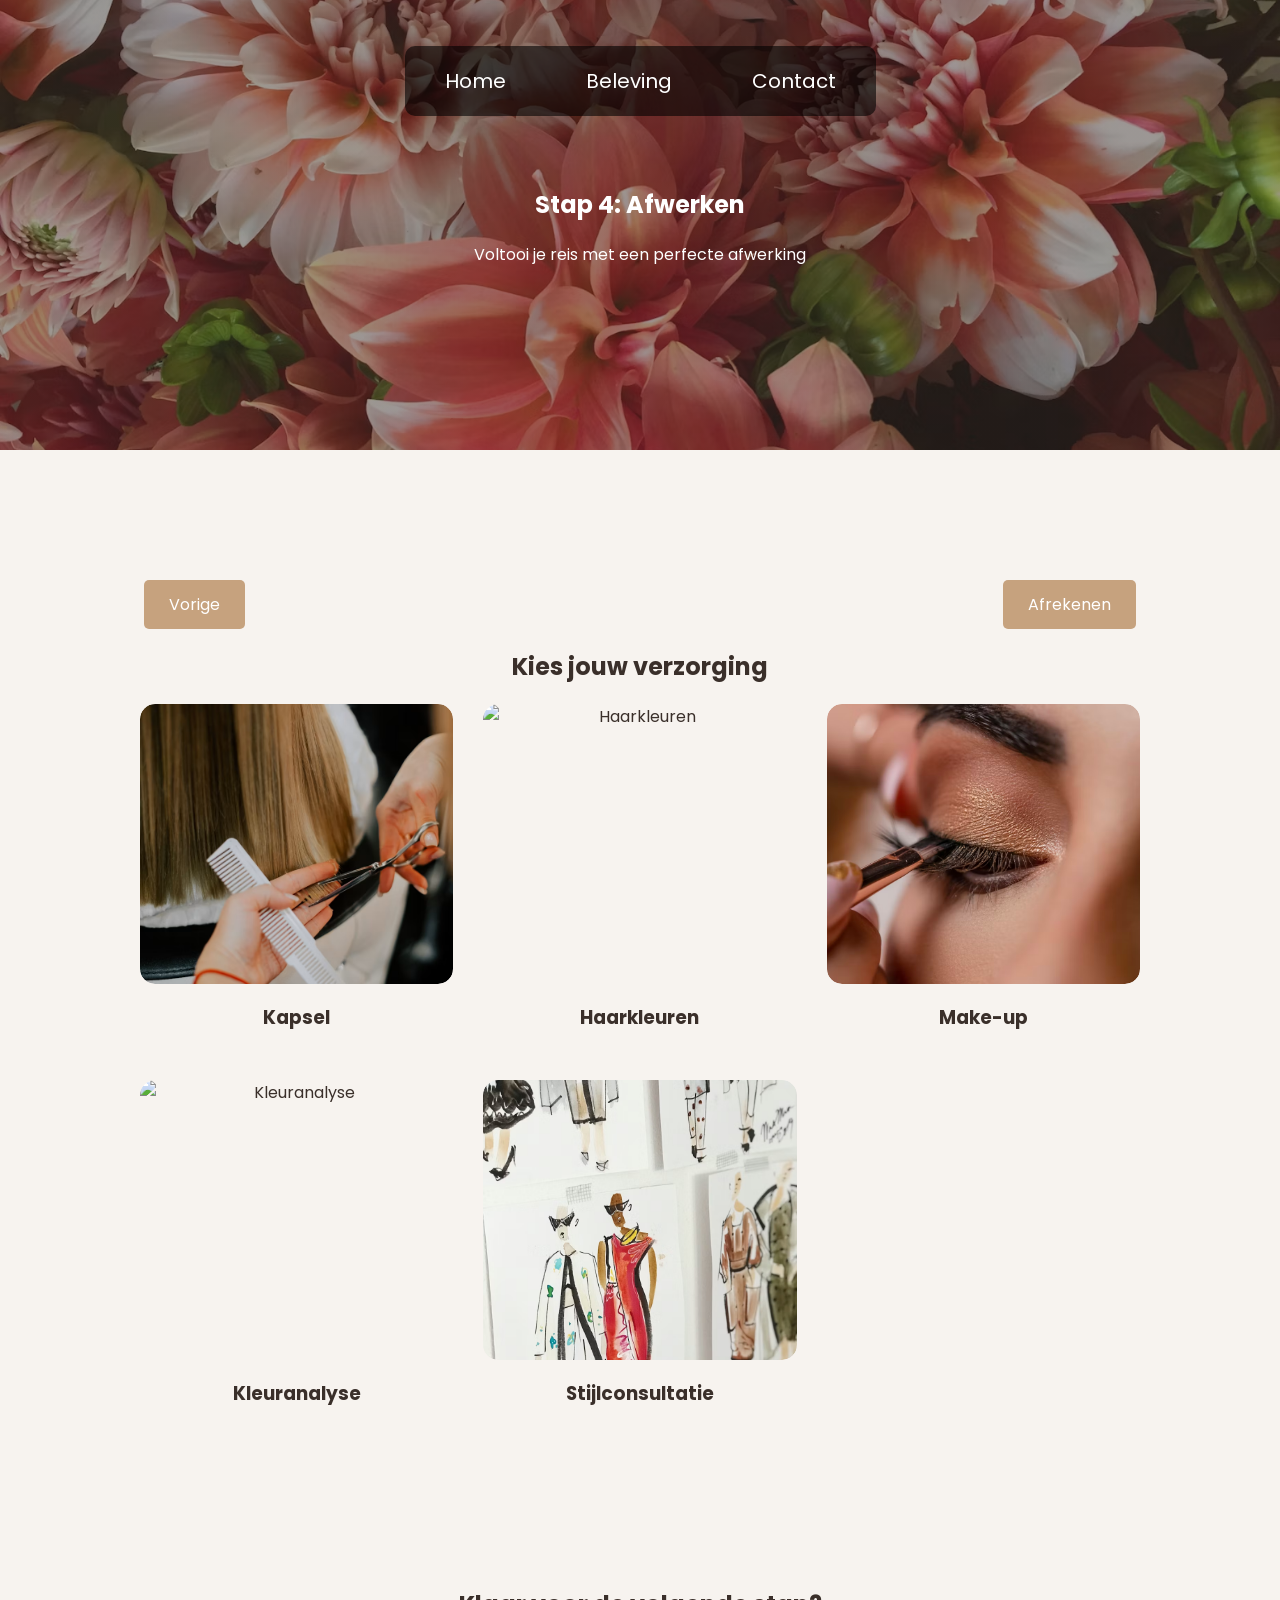
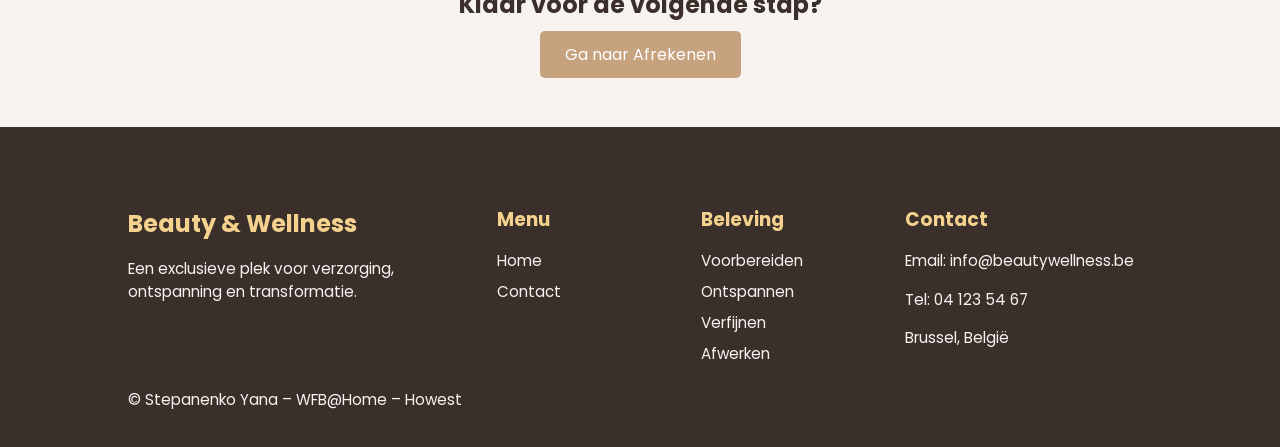
==== Jouw Beleving/Afwerken.html @ 9fd01b65 "First test commit" ====
<!DOCTYPE html>
<html lang="nl">
<head>
    <meta charset="UTF-8">
    <meta name="viewport" content="width=device-width, initial-scale=1.0">
    <title>Stap 4 - Afwerken</title>

    <link rel="Stylesheet afwerken" href="Voorbereiden.css">

    <link href="https://fonts.googleapis.com/css2?family=Playfair+Display:wght@500;700&family=Poppins:wght@300;400;500&display=swap" rel="stylesheet">
</head>
<body>

<!-- HERO -->
<section class="Afwerken-Header">



    <div class="Afwerken-Header-content">
        <h1>Stap 4: Afwerken</h1>
        <p>Voltooi je reis met een perfecte afwerking</p>
    </div>
     <nav>
        <ul class="menu">
            <li><a href="../index.html">Home</a></li>
             <li class="dropdownbeleving">
            <a href="#">Beleving</a>

            <ul class="submenu">
                <li><a href="Voorbereiden.html">Voorbereiden</a></li>
                <li><a href="Ontspannen.html">Ontspannen</a></li>
                <li><a href="Verfijnen.html">Verfijnen</a></li>
                <li><a href="Afwerken.html">Afwerken</a></li>
            </ul>
        </li>
            <li><a href="Contact.html">Contact</a></li>
            
        </ul>
        </nav>
</section>

<section class="Services">

    <section class="btn-navigatie">
    <a href="Verfijnen.html" class="btn" >Vorige</a>
    <a href="#" class="btn" >Afrekenen</a>
</section>
    <h2>Kies jouw verzorging</h2>

    <div class="Services-grid">

        <div class="service-foto">
            <input type="checkbox" id="Kapsel">

         <label for="Kapsel" class="service">
            <img src="images/Kapsel.jpg" alt="Kapsel">
            
            <div class="overlay">
            <h3>Kapsel</h3>
            <p>Speciale kapsel aangepast aan je gezicht.</p>
            <span>€45 - 45 min</span>
            </div>
        </label>
        <h3>Kapsel</h3>
        </div>

        <div class="service-foto">
            <input type="checkbox" id="Haarkleuren">

         <label for="Haarkleuren" class="service">
            <img src="images/Haarkleuren.jpg" alt="Haarkleuren">
            
            <div class="overlay">
            <h3>Haarkleuren</h3>
            <p>Professionele haarkleuring aangepast aan jouw wensen.</p>
            <span>€90 - 120 min</span>
            </div>
        </label>
        <h3>Haarkleuren</h3>
        </div>

        <div class="service-foto">
            <input type="checkbox" id="Make-up">

         <label for="Make-up" class="service">
            <img src="images/MakeUp.jpg" alt="Make-up">
            
            <div class="overlay">
            <h3>Make-up</h3>
            <p>Professionele make-up aangepast aan jouw wensen.</p>
            <span>€50 - 30 min</span>
            </div>
        </label>
        <h3>Make-up</h3>
        </div>

       <div class="service-foto">
            <input type="checkbox" id="Kleuranalyse">

         <label for="Kleuranalyse" class="service">
            <img src="images/Kleuranalyse.jpg" alt="Kleuranalyse">
            
            <div class="overlay">
            <h3>Kleuranalyse</h3>
            <p> Een persoonlijke kleuranalyse om jouw ideale kleuren te vinden.</p>
            <span>€25 - 30 min</span>
            </div>
        </label>
        <h3>Kleuranalyse</h3>
        </div>

       <div class="service-foto">
            <input type="checkbox" id="Stijlconsultatie">

         <label for="Stijlconsultatie" class="service">
            <img src="images/Stijlconsultatie.jpg" alt="Stijlconsultatie">
            
            <div class="overlay">
            <h3>Stijlconsultatie</h3>
            <p>Professionele stijlconsultatie.</p>
            <span>€70 - 60 min</span>
            </div>
        </label>
        <h3>Stijlconsultatie</h3>
        </div>

    </div>

</section>

<section class="next-step">
    <h2>Klaar voor de volgende stap?</h2>
    <a href="#" class="btn">Ga naar Afrekenen</a>
</section>

 <footer class="Footer">
        <div class="FooterContent">

            <div class="footer-brand">
                <h2>Beauty & Wellness</h2>
                <p>Een exclusieve plek voor verzorging, ontspanning en transformatie.</p>
            </div>

            <div class="FooterLinks">
                <h3>Menu</h3>
                <a href="index.html">Home</a>
                <a href="Jouw Beleving/Contact.html">Contact</a>
            </div>

            <div class="FooterLinks">
                <h3>Beleving</h3>
                <a href="Jouw Beleving/Voorbereiden.html">Voorbereiden</a>
                <a href="Jouw Beleving/Ontspannen.html">Ontspannen</a>
                <a href="Jouw Beleving/Verfijnen.html">Verfijnen</a>
                <a href="Jouw Beleving/Afwerken.html">Afwerken</a>
            </div>

            <div class="FooterContact">
                <h3>Contact</h3>
                <p>Email: info@beautywellness.be</p>
                <p>Tel: 04 123 54 67</p>
                <p>Brussel, België</p>
            </div>

        </div>

        <div class="FooterHowest">
            <p>© Stepanenko Yana – WFB@Home – Howest</p>
        </div>
    </footer>

</body>
</html>
---- Jouw Beleving/Voorbereiden.css ----
body {
    margin: 0;
    font-family: 'Poppins',sans-serif;
    background-color: #F7F3EF;
    color: #3A2F2A;
}

/*Headers*/

.Voorbereiden-Header {
    height: 50vh;
    background: linear-gradient(rgba(58,47,42,0.5), rgba(58,47,42,0.5)),
                url('images/VoorbereidenHeader.jpg') center/cover no-repeat;

    display: flex;
    align-items: center;
    justify-content: center;
    text-align: center;
    color: white;
}
.Verfijnen-Header {
    height: 50vh;
    background: linear-gradient(rgba(58,47,42,0.5), rgba(58,47,42,0.5)),
                url('images/VerfijnenHeader.jpg') center/cover no-repeat;

    display: flex;
    align-items: center;
    justify-content: center;
    text-align: center;
    color: white;
}
.Ontspannen-Header {
    height: 50vh;
    background: linear-gradient(rgba(58,47,42,0.5), rgba(58,47,42,0.5)),
                url('images/OntspannenHeader.jpg') center/cover no-repeat;

    display: flex;
    align-items: center;
    justify-content: center;
    text-align: center;
    color: white;
}

.Afwerken-Header {
    height: 50vh;
    background: linear-gradient(rgba(58,47,42,0.5), rgba(58,47,42,0.5)),
                url('images/AfwerkenHeader.jpg') center/cover no-repeat;

    display: flex;
    align-items: center;
    justify-content: center;
    text-align: center;
    color: white;
}

/*Services Sectie alle pagina's*/

.Services {
    padding: 80px 20px;
    text-align: center;
}

.Services-grid {
    display: grid;
    grid-template-columns: repeat(3, 1fr);
    gap: 30px;
    max-width: 1000px;
    margin: 0 auto;
}

.service img {
    width: 100%;
    height: 280px;
    object-fit: cover;
    border-radius: 15px;
    transition: transform 0.4s ease;
    display: block;
}

.service h3 {
    margin-top: 10px;
}

.next-step {
    text-align: center;
    padding: 60px;
}

.btn {
    background-color: #C6A27E;
    padding: 12px 25px;
    color: white;
    text-decoration: none;
    border-radius: 5px;
}

.btn-navigatie {
    width: 100%;
    display: flex;
    justify-content: space-between;
    align-items: center;
    padding: 0 10%;
    box-sizing: border-box;
    margin-top: 50px;
}



.overlay {
    position: absolute;
    top: 0;
    left: 0;
    width: 100%;
    height: 100%;
    background: rgba(58, 47, 42, 0.75);
    color: white;
    display: flex;
    flex-direction: column;
    justify-content: flex-start;
    align-items: center;
    opacity: 0;
    transition: opacity 0.4s ease;
    text-align: center;
    padding: 30px 20px;
    box-sizing: border-box;
    overflow-y: auto; /*scrollen binnen ontharing*/
}


.service:hover .overlay {
    opacity: 1;
}

.service-foto input {
    display: none;
}

.service {
    position: relative;
    display: block;
    overflow: hidden;
    border-radius: 15px;

}

/* Selectie + effect bij selectie*/
.service-foto input:checked + .service {
    border: 5px solid #e57608;
    box-shadow: 0 0 25px rgba(198,162,126,0.5);
    transform: scale(1.03);
}

.service:hover img {
    transform: scale(1.08);
}

.overlay h3 {
  
    margin-bottom: 5%;
    margin-top: 5%;
}

.overlay p {

    margin-bottom: 3%;
    margin-top: 3%;
}

.overlay span {

    font-weight: bold;
    color: #F5D18E;
}

.sub-services {
    margin-top: 5%;
    display: flex;
    flex-direction: column;
    gap: 10px;
}

/* Verbergen scrollbar binnen overlay onrharing */
.overlay::-webkit-scrollbar {
    display: none;
}

/*Subservices binnen ontharing*/
.sub-services label {
    background: rgba(255,255,255,0.15);
    font-size: 1rem;
    padding: 8px 12px;
    border-radius: 10px;

}

.sub-services label:hover {
    background: rgba(255,255,255,0.3);
}
/*Afstand tussen checkboxen en tekst binnen subservices*/
.sub-services input {
    margin-right: 10px;
}

/* Menu horizontaal zetten */
.menu {
    list-style: none; /* Verwijder standaard lijststijl */
    display: flex;/* Gebruik flexbox voor horizontale uitlijning */
    justify-content: center; /* Centreer de menu-items */
    gap: 80px; /* Ruimte tussen menu-items */
    padding: 20px 40px;
    background-color: rgba(0, 0, 0, 0.592);
    border-radius: 10px;
}


/* Links stijl*/
.menu a {
    color: white;
        font-size: 1.25rem;
    text-decoration: none;
} 

/* Hover effect */
.menu a:hover {
    color: #ff9500;
}

/* Navigatiebalk */


/* Positionering navigatiebalk */
nav {

    padding: 10px 0;   
    position: absolute; /* Absolute positionering voor bovenaan de pagina */
    top: 20px;
    width: 100%;
    display: flex; /* Flexbox gebruiken voor centreren */
    justify-content: center;
    z-index: 1000; /* Zorgt ervoor dat de navigatie boven andere elementen ligt */
}

/* Toon dropdown bij hover */
.dropdownbeleving:hover .submenu {
    display: block;
}

/* Positionering submenu*/
.dropdownbeleving {
    position: relative;
}

.submenu {
    display: none; /* Verberg het submenu standaard */
    position: absolute;
    background-color: rgba(0, 0, 0, 0.592);
    list-style: none; 
    padding: 10px 0; /* Padding binnen het submenu */
    min-width: 180px; /* Minimum breedte van het submenu */
    border-radius: 10px;
}



.submenu a {
    color: white;
    text-decoration: none;
    display: block;
    text-align: left;
    padding-left: 10px;
}

/* Hover effect submenu*/
.submenu a:hover {
    color: #d4b483;
}

/*Footer*/
.Footer {
    background-color: #3A2F2A;
    color: white;
    padding: 60px 10% 20px;
}

.FooterContent {
    display: grid;
    grid-template-columns: 2fr 1fr 1fr 1.5fr; /* Verdeling kolommen met fr-eenheden 1fr = 1 kolom */
    gap: 40px;
}

.FooterContent h2{
    color: #F5D18E;
    margin-bottom: 15px;
}

.Footer h3 {
    color: #F5D18E;
    margin-bottom: 15px;
}

.Footer p{
    color: #F7F3EF;
    font-size: 0.95rem;
}
.Footer a {
    color: #F7F3EF;
    font-size: 0.95rem;
    display: block;
    text-decoration: none;
    margin-bottom: 8px;
}

/* Hover effect footer enkel voor de elementen met links*/
.Footer a:hover {
    color: #C6A27E;
}

.FooterAllRightsReserved {
    border-top: 1px solid rgba(255,255,255,0.2);
    margin-top: 40px;
    padding-top: 20px;
    text-align: center;
}
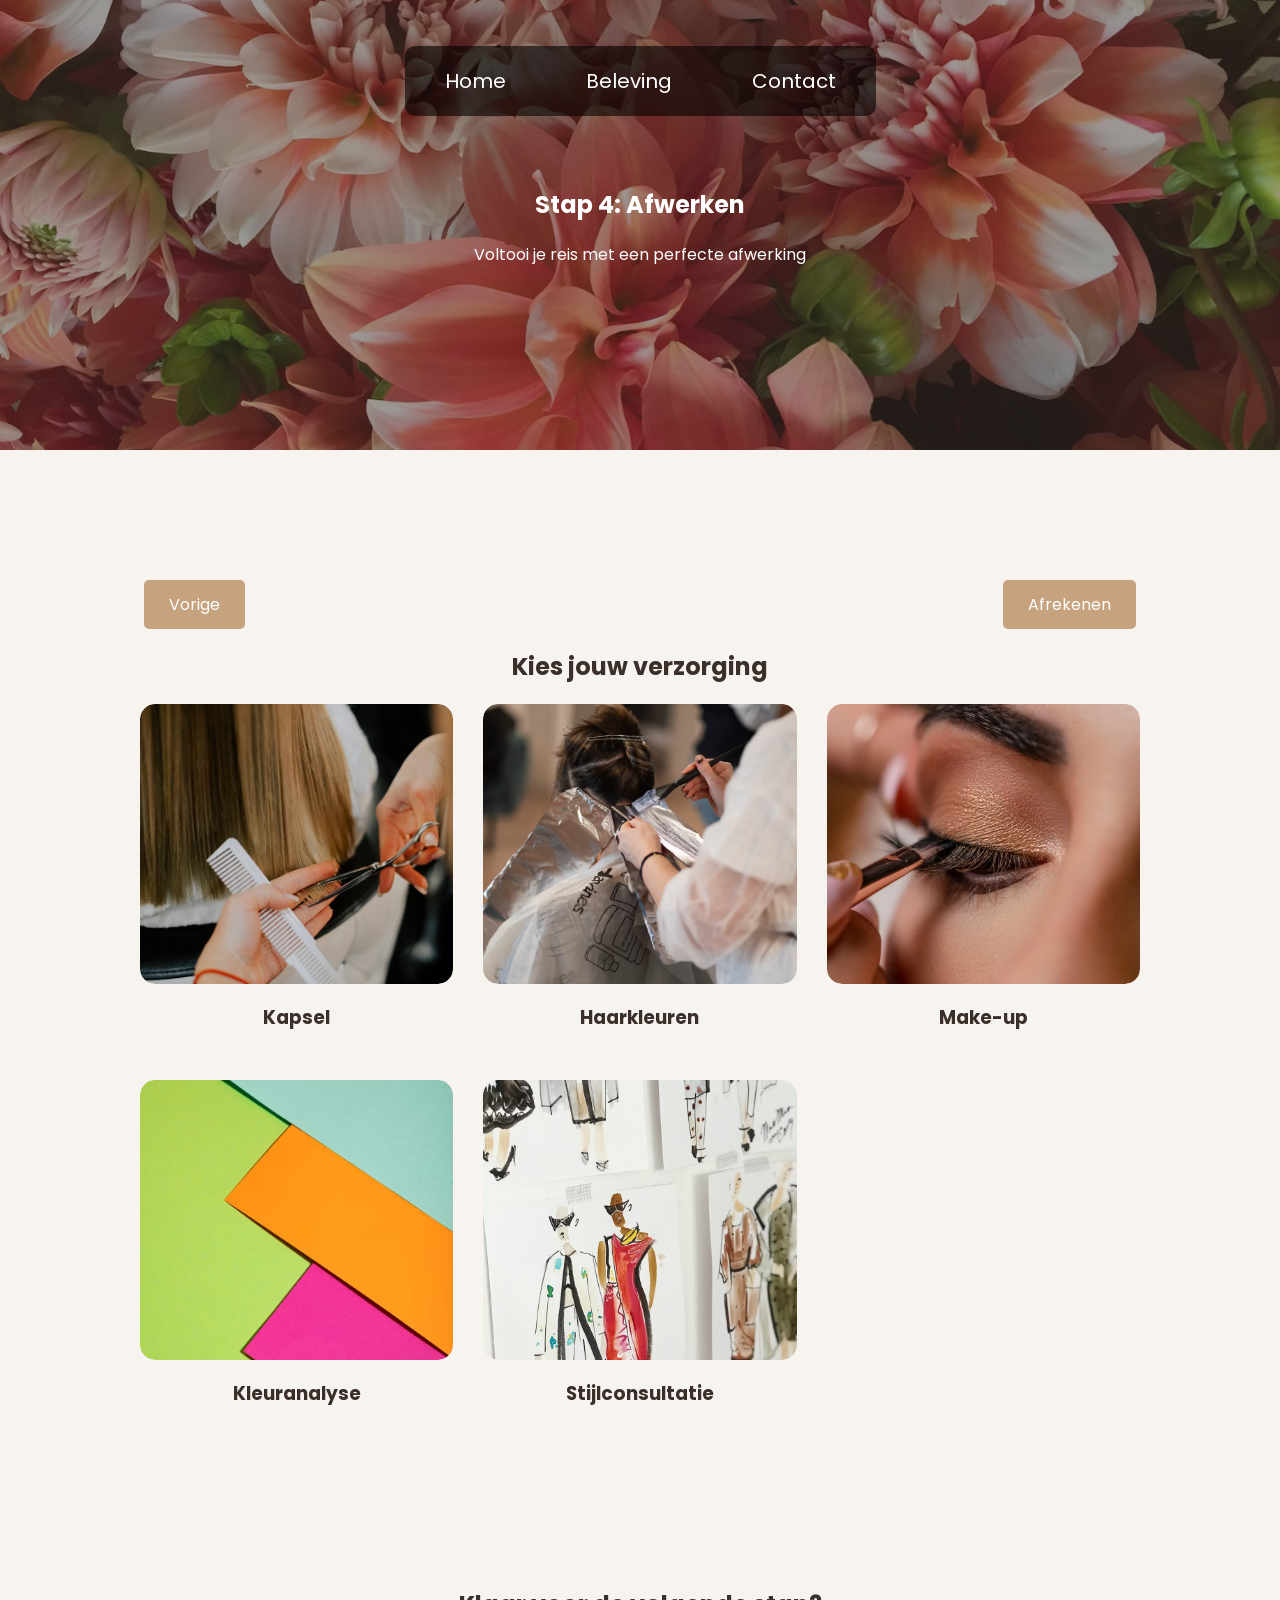
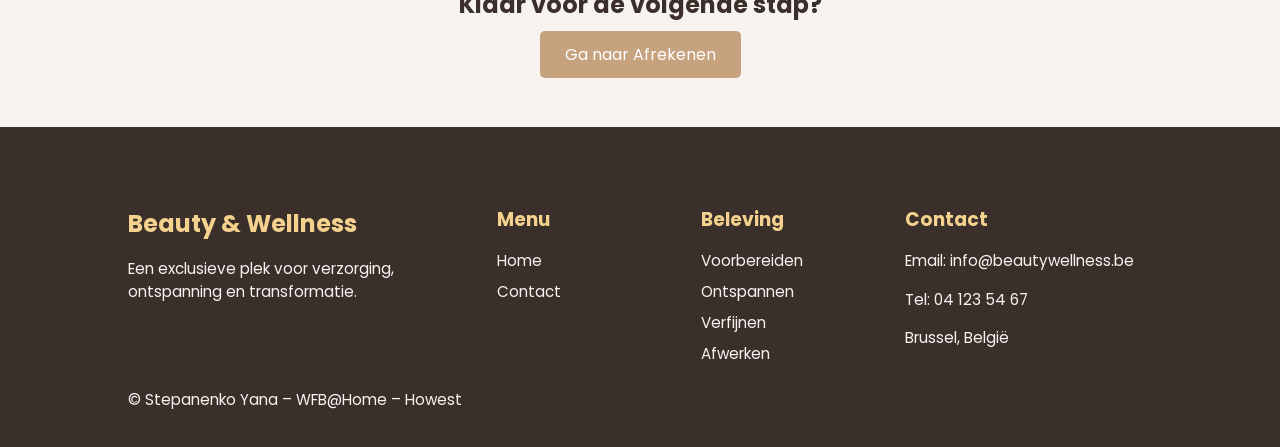
==== commit 78bcfa44: "Links JPG Afwerken page" ====
--- a/Jouw Beleving/Afwerken.html
+++ b/Jouw Beleving/Afwerken.html
@@ -68,7 +68,7 @@
             <input type="checkbox" id="Haarkleuren">
 
          <label for="Haarkleuren" class="service">
-            <img src="images/Haarkleuren.jpg" alt="Haarkleuren">
+            <img src="images/HaarKleuren.jpg" alt="Haarkleuren">
             
             <div class="overlay">
             <h3>Haarkleuren</h3>
@@ -98,7 +98,7 @@
             <input type="checkbox" id="Kleuranalyse">
 
          <label for="Kleuranalyse" class="service">
-            <img src="images/Kleuranalyse.jpg" alt="Kleuranalyse">
+            <img src="images/KleurAnalyse.jpg" alt="Kleuranalyse">
             
             <div class="overlay">
             <h3>Kleuranalyse</h3>
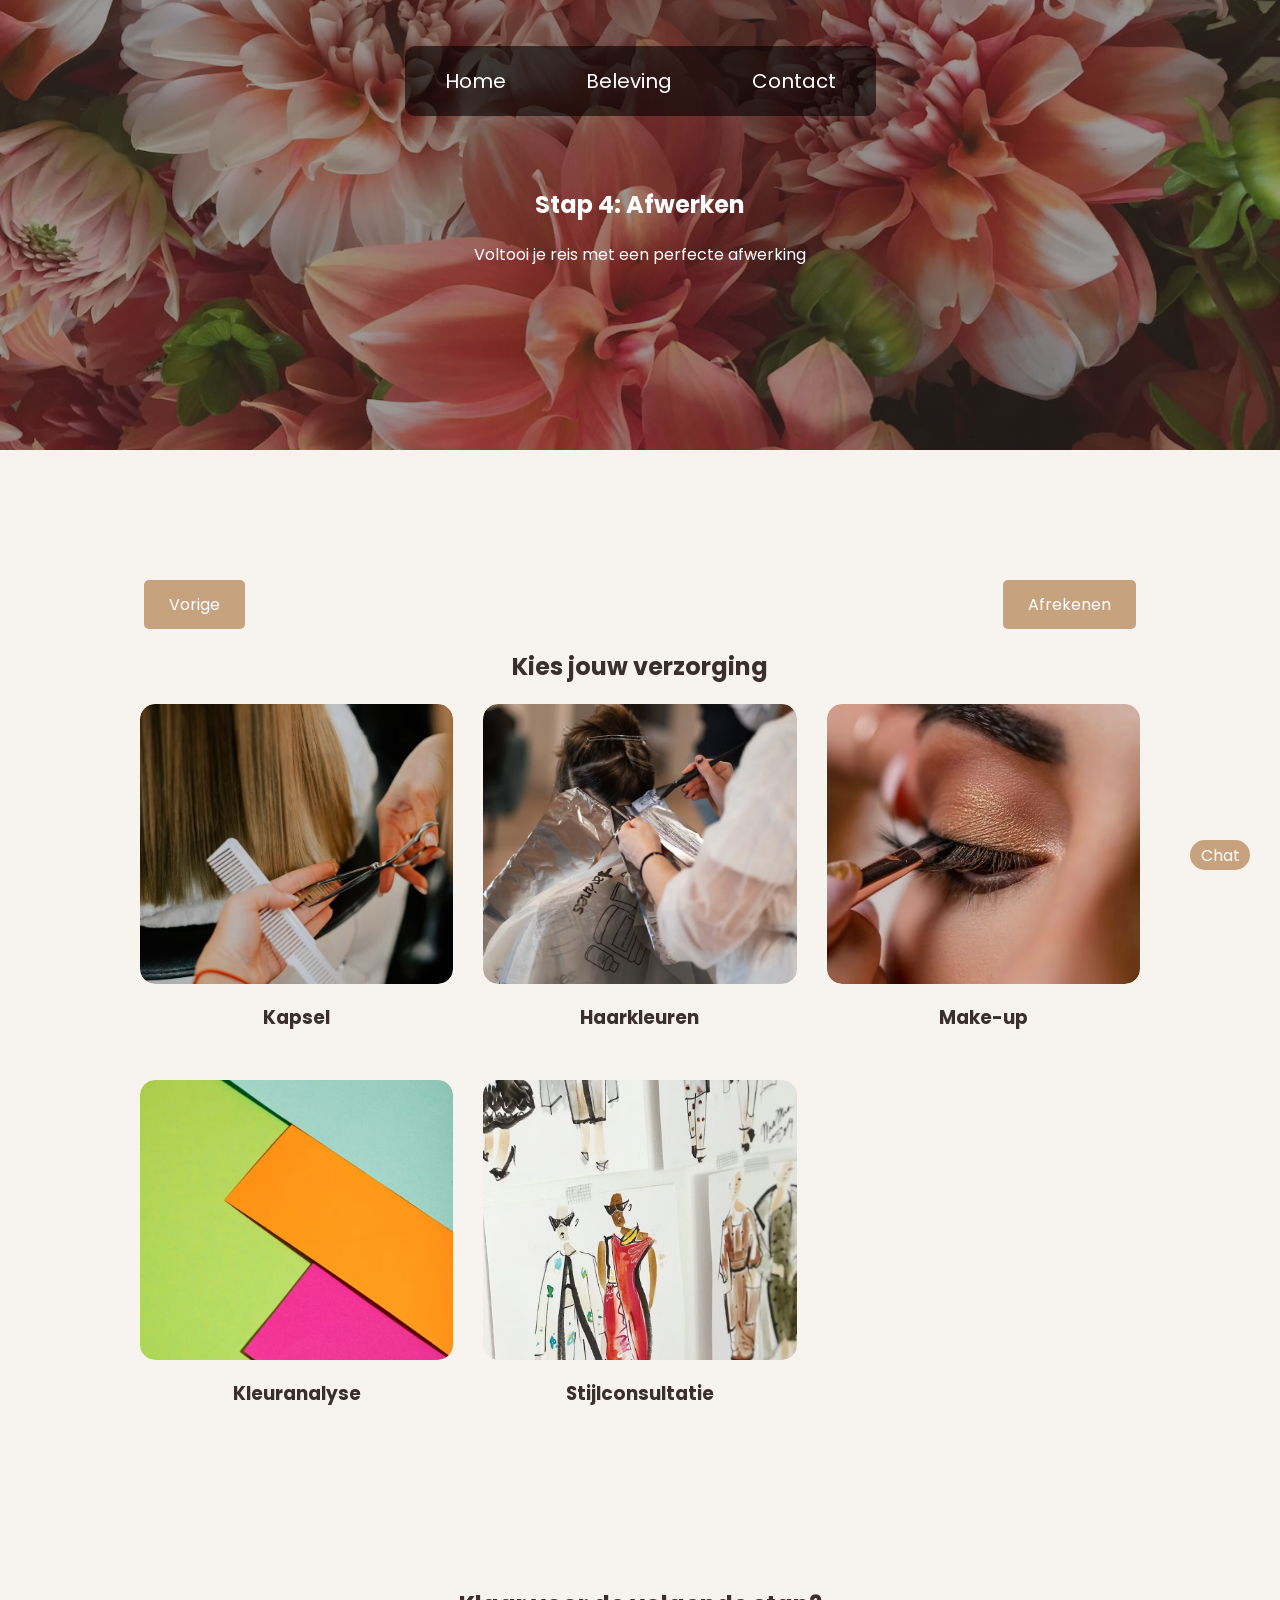
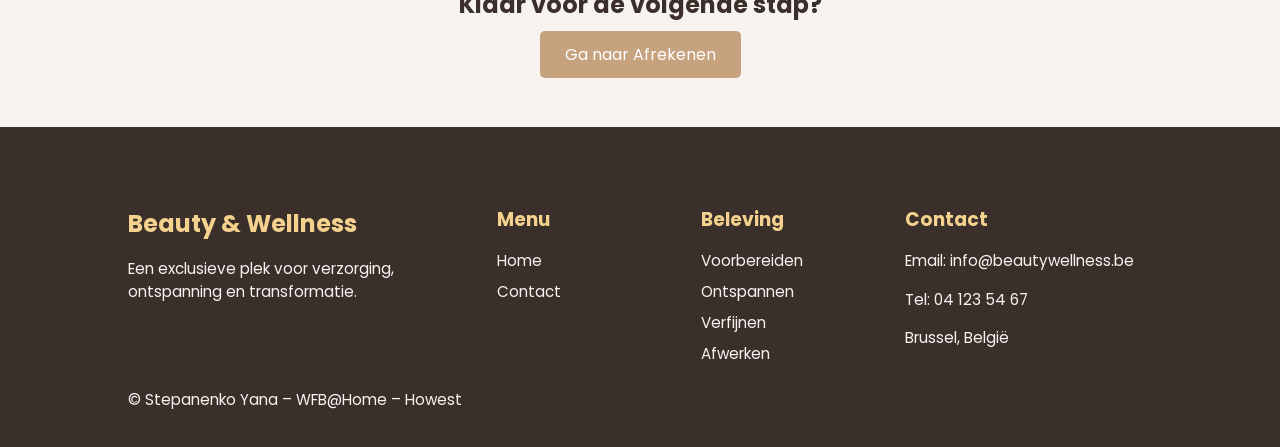
==== commit 20cb5ab3: "Adding Chatbutton on every Jouw Beleving page" ====
--- a/Jouw Beleving/Afwerken.html
+++ b/Jouw Beleving/Afwerken.html
@@ -168,6 +168,9 @@
             <p>© Stepanenko Yana – WFB@Home – Howest</p>
         </div>
     </footer>
+                 <a href="#" class="ChatButton">
+                    Chat
+                 </a>
 
 </body>
 </html>
--- a/Jouw Beleving/Voorbereiden.css
+++ b/Jouw Beleving/Voorbereiden.css
@@ -321,3 +321,21 @@
     padding-top: 20px;
     text-align: center;
 }
+/*Chatbutton*/
+.ChatButton {
+    position: fixed;
+    right: 30px;
+    bottom: 30px; /* Plaats de knop rechtsonder op het scherm */
+    width: 60px;
+    height: 30px;
+    background-color: #C6A27E;
+    color: white;
+    display: flex;
+    justify-content: center;
+    align-items: center;
+    text-align: center;
+    font-size: 1rem;
+    border-radius: 15px;
+    text-decoration: none;
+
+}
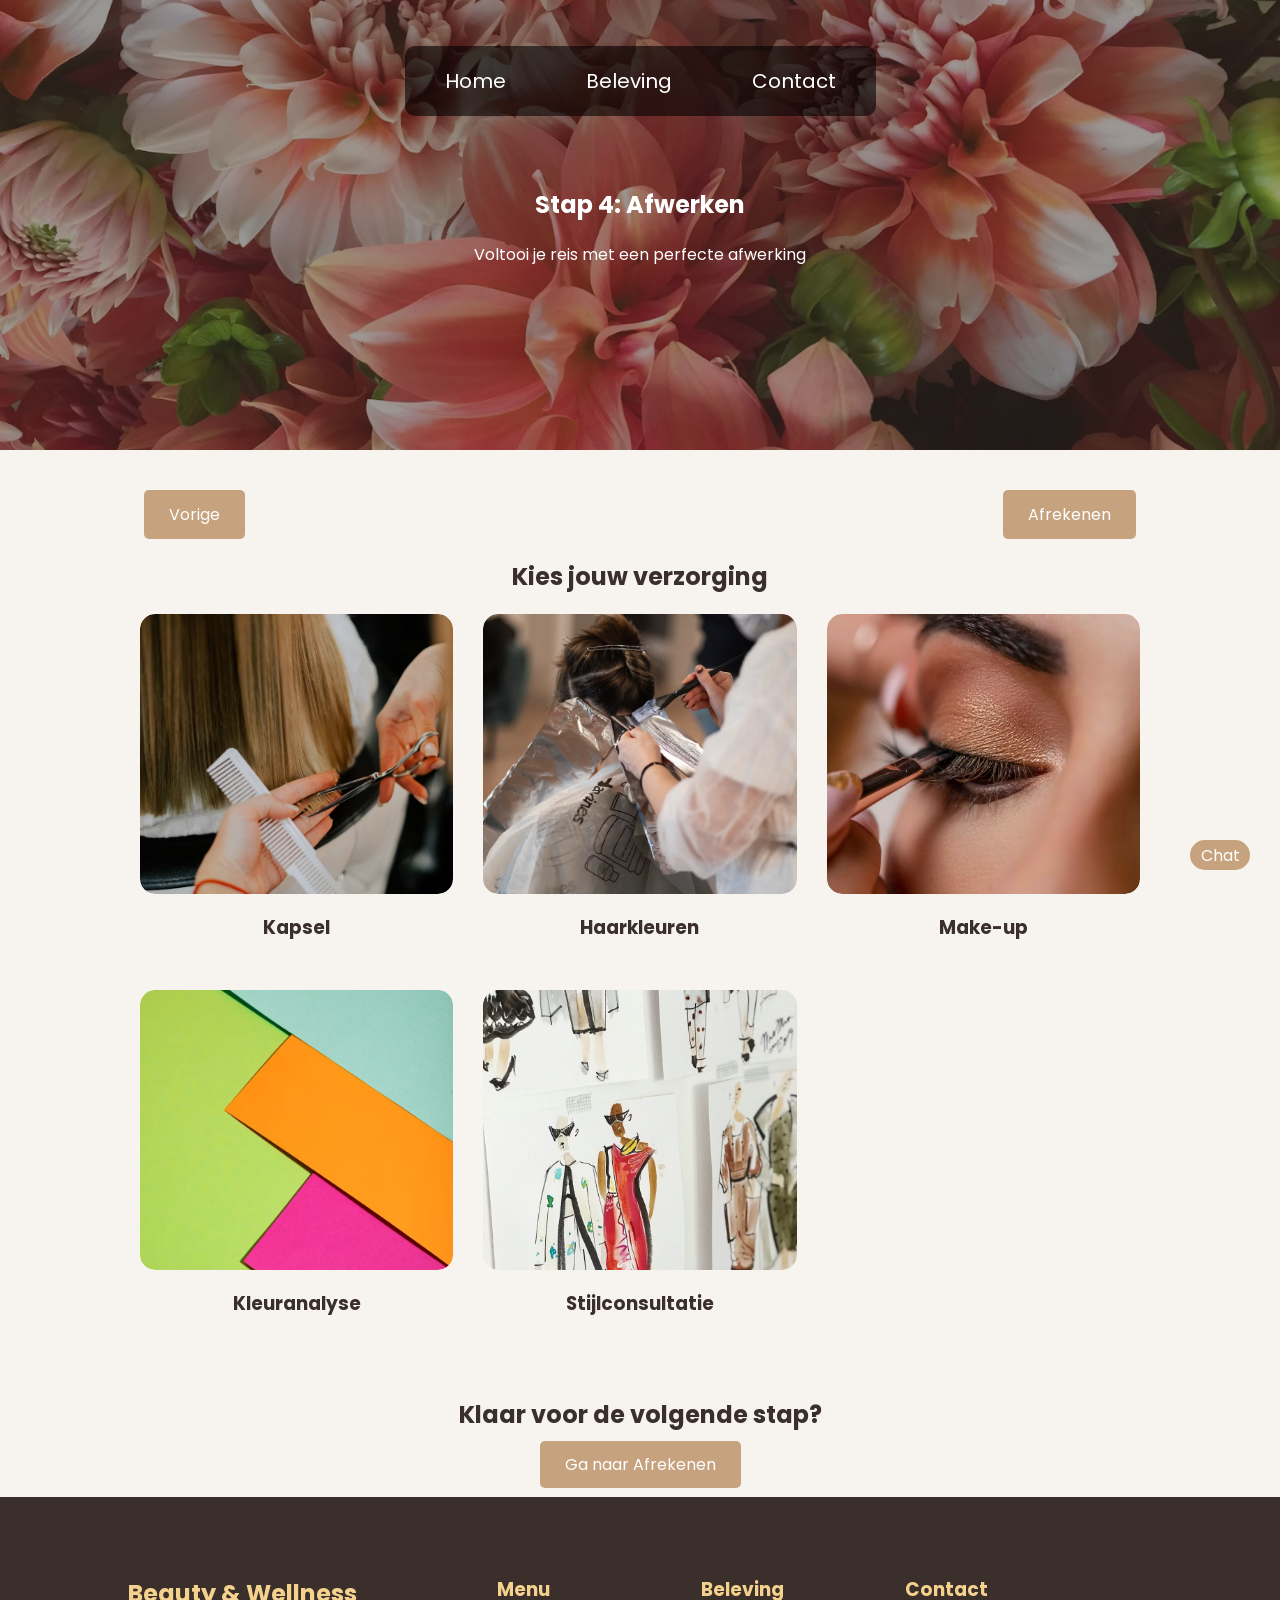
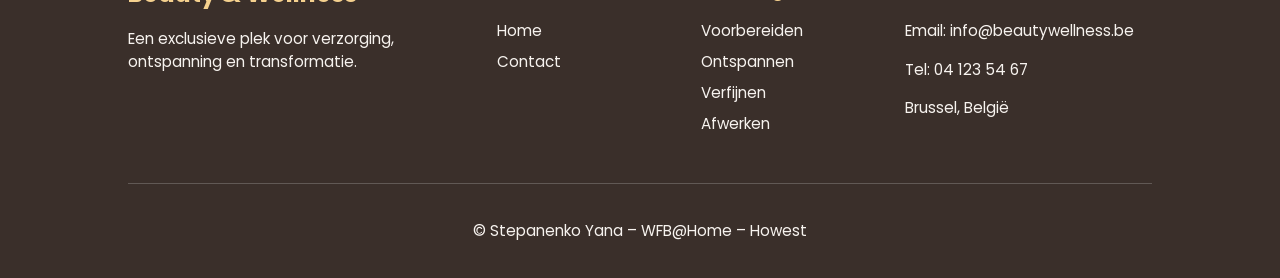
==== commit 021b1700: "Adapt responsiveness to phone" ====
--- a/Jouw Beleving/Afwerken.html
+++ b/Jouw Beleving/Afwerken.html
@@ -11,7 +11,7 @@
 </head>
 <body>
 
-<!-- HERO -->
+
 <section class="Afwerken-Header">
 
 
@@ -130,13 +130,13 @@
 
 <section class="next-step">
     <h2>Klaar voor de volgende stap?</h2>
-    <a href="#" class="btn">Ga naar Afrekenen</a>
+    <a href="Contact.html" class="btn">Ga naar Afrekenen</a>
 </section>
 
  <footer class="Footer">
         <div class="FooterContent">
 
-            <div class="footer-brand">
+            <div class="FooterBrand">
                 <h2>Beauty & Wellness</h2>
                 <p>Een exclusieve plek voor verzorging, ontspanning en transformatie.</p>
             </div>
--- a/Jouw Beleving/Voorbereiden.css
+++ b/Jouw Beleving/Voorbereiden.css
@@ -5,6 +5,7 @@
     color: #3A2F2A;
 }
 
+
 /*Headers*/
 
 .Voorbereiden-Header {
@@ -56,7 +57,7 @@
 /*Services Sectie alle pagina's*/
 
 .Services {
-    padding: 80px 20px;
+    padding: 20px 20px;
     text-align: center;
 }
 
@@ -83,7 +84,7 @@
 
 .next-step {
     text-align: center;
-    padding: 60px;
+    padding: 20px;
 }
 
 .btn {
@@ -101,11 +102,24 @@
     align-items: center;
     padding: 0 10%;
     box-sizing: border-box;
-    margin-top: 50px;
-}
-
-
-
+    margin-top: 20px;
+}
+
+.service:hover .overlay {
+    opacity: 1;
+}
+
+.service-foto input {
+    display: none;
+}
+
+.service {
+    position: relative;
+    display: block;
+    overflow: hidden;
+    border-radius: 15px;
+
+}
 .overlay {
     position: absolute;
     top: 0;
@@ -116,7 +130,7 @@
     color: white;
     display: flex;
     flex-direction: column;
-    justify-content: flex-start;
+    justify-content: flex-start; /* Start van de overlay */
     align-items: center;
     opacity: 0;
     transition: opacity 0.4s ease;
@@ -127,32 +141,12 @@
 }
 
 
-.service:hover .overlay {
-    opacity: 1;
-}
-
-.service-foto input {
-    display: none;
-}
-
-.service {
-    position: relative;
-    display: block;
-    overflow: hidden;
-    border-radius: 15px;
-
-}
-
 /* Selectie + effect bij selectie*/
 .service-foto input:checked + .service {
     border: 5px solid #e57608;
-    box-shadow: 0 0 25px rgba(198,162,126,0.5);
-    transform: scale(1.03);
-}
-
-.service:hover img {
-    transform: scale(1.08);
-}
+    
+}
+
 
 .overlay h3 {
   
@@ -171,20 +165,13 @@
     font-weight: bold;
     color: #F5D18E;
 }
-
+/*Subservices binnen ontharing*/
 .sub-services {
     margin-top: 5%;
     display: flex;
     flex-direction: column;
     gap: 10px;
 }
-
-/* Verbergen scrollbar binnen overlay onrharing */
-.overlay::-webkit-scrollbar {
-    display: none;
-}
-
-/*Subservices binnen ontharing*/
 .sub-services label {
     background: rgba(255,255,255,0.15);
     font-size: 1rem;
@@ -192,13 +179,17 @@
     border-radius: 10px;
 
 }
-
 .sub-services label:hover {
     background: rgba(255,255,255,0.3);
 }
 /*Afstand tussen checkboxen en tekst binnen subservices*/
 .sub-services input {
     margin-right: 10px;
+}
+
+/* Verbergen scrollbar binnen overlay onrharing */
+.overlay::-webkit-scrollbar {
+    display: none;
 }
 
 /* Menu horizontaal zetten */
@@ -226,8 +217,6 @@
 }
 
 /* Navigatiebalk */
-
-
 /* Positionering navigatiebalk */
 nav {
 
@@ -315,7 +304,7 @@
     color: #C6A27E;
 }
 
-.FooterAllRightsReserved {
+.FooterHowest {
     border-top: 1px solid rgba(255,255,255,0.2);
     margin-top: 40px;
     padding-top: 20px;
@@ -338,4 +327,65 @@
     border-radius: 15px;
     text-decoration: none;
 
+}
+
+@media (max-width: 800px) /* Responsieve aanpassingen voor kleinere schermen Media Queries*/
+{
+   
+
+     .menu{
+        gap: 30px;
+        position: fixed;
+        padding: 80px 80px 20px 80px;
+        margin-top: 0px;
+
+    }
+
+     nav {
+        top: 0;
+        left: 0;
+    }
+
+     .Voorbereiden-Header-content p, .Verfijnen-Header-content p, .Ontspannen-Header-content p, .Afwerken-Header-content p {
+        padding: 0 20px;
+        font-size: 1.4rem;
+        margin-top: 0;
+    }
+     .Voorbereiden-Header-content h1, .Verfijnen-Header-content h1, .Ontspannen-Header-content h1, .Afwerken-Header-content h1 {
+        padding: 0 20px;
+        font-size: 1.8rem;
+        margin-top: 100px;
+        margin-bottom: 0;
+    }
+
+     .Services-grid {
+        grid-template-columns: 1fr;
+    }
+
+     .btn-navigatie {
+        display: none;
+    }
+
+     .ChatButton {
+        display: none;
+    }
+
+     .FooterContent {
+        grid-template-columns: 1fr;
+        gap: 10px;
+    }
+
+     .FooterBrand {
+        text-align: left;
+    }
+
+     .FooterBrand p {
+        padding: 0px 0px 0px;
+    }
+
+     .FooterContent p {
+        padding: 0px 0px 0px;
+    }
+
+
 }
